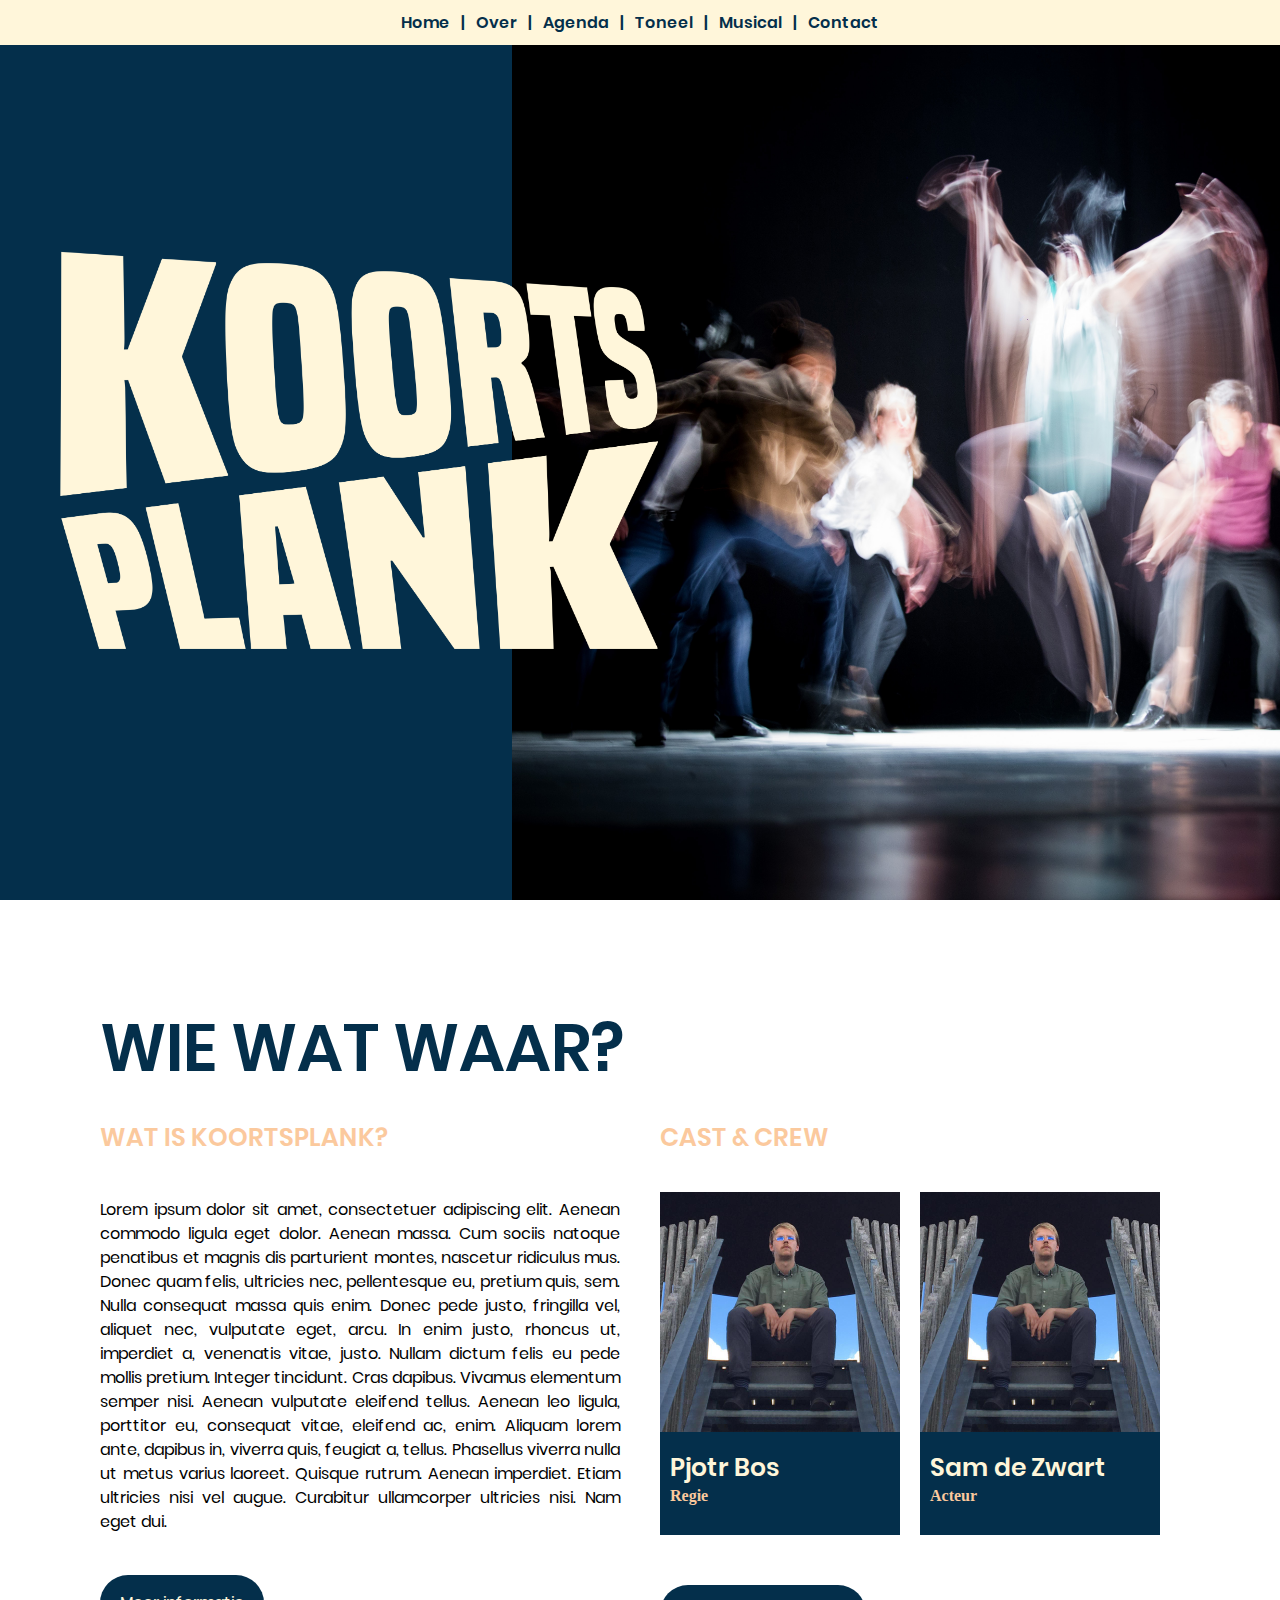
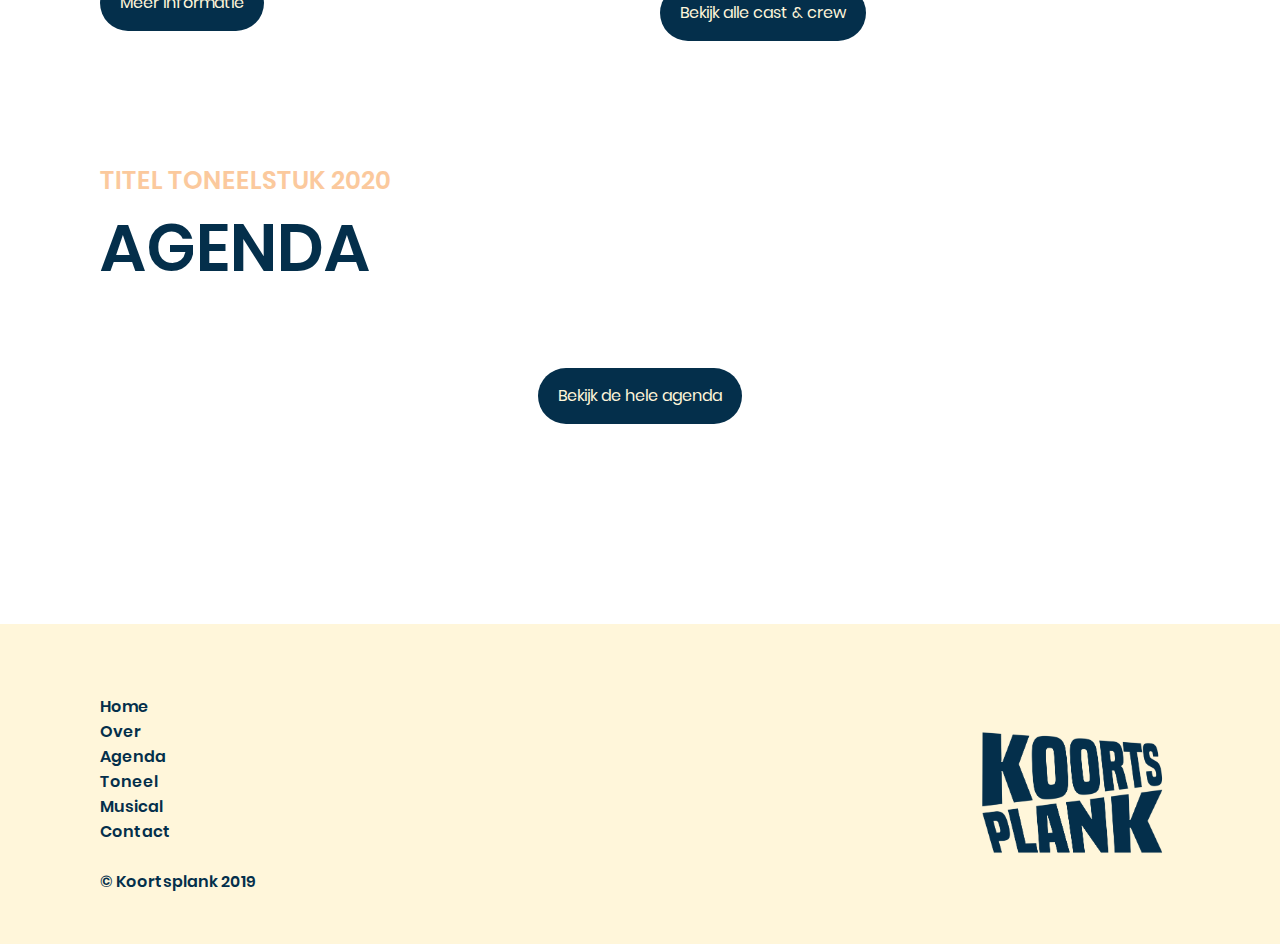
==== index.html @ 7a0b5a66 "Update index.html" ====
<!DOCTYPE html>
<html>
<head>
    <link rel="stylesheet" type="text/css" media="screen and (min-width: 900px)" href="stylesheet.css">
    <link rel="stylesheet" type="text/css" media="screen and (max-width: 900px)" href="mobile.css">
    <meta charset="UTF-8">
    <title>Koortsplank</title>
</head>
    
<body>
    
    <div class="Header">
        <div class="Links">
            <img class="Logo" src="Logo2.png"> 
        </div>
        
        <div class="Rechts">
        </div>
    </div>
    
      <div class="NaviMobiel">
        <a href="index.html">Home</a> |
        <a href="over.html">Over</a> |
        <a href="agenda.html">Agenda</a> |
        <a href="toneel.html">Toneel</a> |
        <a href="musical.html">Musical</a> |
        <a href="contact.html">Contact</a>
    </div>
    
    <div class="Titel">
        <h1 class="WWW">WIE WAT WAAR?</h1>
    </div>
    
    <div class="Info">
        <div class="InfoLinks">
        
            <h2>WAT IS KOORTSPLANK?</h2><br>
            <p>Lorem ipsum dolor sit amet, consectetuer adipiscing elit. Aenean commodo ligula eget dolor. Aenean massa. Cum sociis natoque penatibus et magnis dis parturient montes, nascetur ridiculus mus. Donec quam felis, ultricies nec, pellentesque eu, pretium quis, sem. Nulla consequat massa quis enim. Donec pede justo, fringilla vel, aliquet nec, vulputate eget, arcu. In enim justo, rhoncus ut, imperdiet a, venenatis vitae, justo. Nullam dictum felis eu pede mollis pretium. Integer tincidunt. Cras dapibus. Vivamus elementum semper nisi. Aenean vulputate eleifend tellus. Aenean leo ligula, porttitor eu, consequat vitae, eleifend ac, enim. Aliquam lorem ante, dapibus in, viverra quis, feugiat a, tellus. Phasellus viverra nulla ut metus varius laoreet. Quisque rutrum. Aenean imperdiet. Etiam ultricies nisi vel augue. Curabitur ullamcorper ultricies nisi. Nam eget dui.</p><br>
            
            <a class="Knop" href="over.html">
                <div class="KnopAgendablock">
                <p>Meer informatie</p>
            </div>
        </a>
            
        </div>
        
        <div class="InfoRechts">
            
            <h2>CAST & CREW</h2>
            
            <div class="Cast">
                <div class="Cast1">
                    <img src="../cast-crew/Pjotr.jpg">
                    <h3>Pjotr Bos</h3>
                    <h4>Regie</h4>
                </div>
            
                <div class="Cast1 Sam">
                    <img src="../cast-crew/Pjotr.jpg">
                    <h3>Sam de Zwart</h3>
                    <h4>Acteur</h4>
                </div>
                
            </div>
             <a class="Knop" href="over.html">
                <div class="KnopAgendablock">
                <p>Bekijk alle cast & crew</p>
            </div>
        </a>
            
        </div>
    </div>
    
    <div class="Speellijstje">
        
        <h2>TITEL TONEELSTUK 2020</h2>
        <h1>AGENDA</h1>
        
        <div class="SpeelWidget">
            <script charset="utf-8" src="https://widget.bandsintown.com/main.min.js"></script><a class="bit-widget-initializer" data-text-color="#fff6da" data-separator-color="#fff6da" data-display-logo="false" data-display-track-button="false" data-display-limit="5" data-artist-name="Sam de Zwart" data-auto-style="true" data-display-local-dates="false" data-display-past-dates="false" data-auto-style="false" data-text-color="#000000" data-link-color="#fff6da" data-background-color="rgba(0,0,0,0)" data-display-limit="15" data-display-start-time="false" data-link-text-color="#042f4b" data-display-lineup="false" data-display-play-my-city="false"></a>
            <!--<div class="tt-widget"><div class="tt-widget-fallback"><p><a href="https://www.tickettailor.com/all-tickets/koortsplank/ref/website_widget/" target="_blank">Click here to buy tickets</a><br /><small><a href="https://www.tickettailor.com?rf=wdg" class="tt-widget-powered">Sell tickets online with Ticket Tailor</a></small></p></div><script src="https://media.tickettailor.com/js/widgets/min/tt-widget.js" data-url="https://www.tickettailor.com/all-tickets/koortsplank/ref/website_widget/" data-type="inline" data-inline-minimal="true" data-inline-show-logo="false"  data-inline-bg-fill="false"></script></div>-->
        </div>
        
        <a class="KnopAgenda" href="agenda.html">
            <div class="KnopAgendablock">
                <p>Bekijk de hele agenda</p>
            </div>
        </a>
    
    </div>
    
    <div class="Footer">
        <div class="Kolom1">
            <a href="index.html">Home</a><br>
            <a href="over.html">Over</a><br>
            <a href="agenda.html">Agenda</a><br>
            <a href="toneel.html">Toneel</a><br>
            <a href="musical.html">Musical</a><br>
            <a href="contact.html">Contact</a>
            <br>
            <br>
             © Koortsplank 2019
        </div>
        
        <div class="Kolom2">
            
        </div>
        
        <div class="Kolom3">
            <img class="FooterLogo" src="LogoBlauw.png">
        </div>
    
    </div>

</body>

</html>
---- stylesheet.css ----
html,body{
    font-family: 'Poppins-SemiBold';
    width: 100%;
    height: 100%;
    margin: 0; /* Space from this element (entire page) and others*/

}


@media screen and (max-width: 1100px){
   
    .Cast1 {
        width: 100%;
        padding-right: 0px;
        background-color: #042f4b;
    }
    
    .Sam {
        display: none;
    }
}


@media screen and (min-width: 1100px){
    .Cast1 {
        width: 50%;
        background-color: #042f4b;
        margin-right: 20px
    }
}

@font-face {
  font-family: 'Poppins-SemiBold';
  src: url("../font/Poppins-SemiBold.woff") format("woff");
}

@font-face {
    font-family: 'Poppins-Regular';
    src: url(../font/Poppins-Regular.woff) format("woff");
}

@font-face {
    font-family: 'Poppins-Thin';
    src: url(../font/Poppins-Thin.woff) format("woff");
}

@font-face {
    font-family: 'Poppins', sans-serif;
}

br {
    display: block;
    margin-bottom: 1em;
}

a {
    color: #fbc99d;
    text-decoration: none;
}

a:hover {
    color: #042f4b;
}

h1 {
    font-family: 'Poppins-Semibold';
    font-size: 65px;
    margin-top: 0;
    color: #042f4b;
    margin-bottom: 0;
    padding-bottom: 0;
}

h2 {
    font-family: 'Poppins-Semibold';
    font-size: 25px;
    margin-bottom: 0;
    color: #fbc99d;
}

h3 {
    font-family: 'Poppins-Semibold';
    color: #fff6da;
    font-size: 25px;
}

h4 {
    font-family: 'Poppins-SemiboldItalic';

}

p {
    font-family: 'Poppins-Regular';
    line-height: 1.5em;
}

.Knop {
    display: table-cell; 
    vertical-align: bottom;
    padding-left: 20px;
    padding-right: 20px;
    font-family: 'Poppins-Semibold';
    background: #042f4b;
    color: #fff6da;
    border-radius: 40px;
}

.Knop:hover {
    background:#fbc99d;
    color: #042f4b;
}

.KnopAgenda {
    display: table;
    margin: 0 auto;
    padding-left: 20px;
    padding-right: 20px;
    font-family: 'Poppins-Semibold';
    background: #042f4b;
    color: #fff6da;
    border-radius: 40px;
}


.KnopAgenda:hover {
    background:#fbc99d;
    color: #042f4b;
}

.Header {  
    display: table;
    width: 100%;
    height: 100vh;
    background-color: #042f4b;
    line-height: 100vh;
    margin-bottom: 100px;
    z-index: 1;
}

.Navigatie {
    display: none;
    padding: 10px;
    font-family: 'Poppins-Semibold';
    position:fixed;
    right: 0;
    top: 200px;
    right: 10px;
    text-align: right;
}

.NaviMobiel {
    padding-top: 10px;
    padding-bottom: 10px;
    background-color: #fff6da;
    font-family: 'Poppins-Semibold';
    text-align: center;
    word-spacing: 8px;
    color: #042f4b;
    margin-bottom: 100px;
    position: fixed;
    top: 0;
    width: 100%;
    z-index: 0;
}

.NaviMobiel a {
    color: #042f4b;
}

.NaviMobiel a:hover {
    color: #fbc99d;
}

.Links {
    background-color: #042f4b;
    float: left;
    display: table-cell;
}

.Rechts {
    width: 60%;
    background-image: url(HeaderIMG.jpg);
    background-repeat: no-repeat;
    display: table-cell;
    background-attachment: fixed;
    background-position: 400px;
    background-repeat: no-repeat;
    background-size: cover;
    z-index: 2;
}

.Logo {
    width: 140%;
    vertical-align: middle;
}
    
.Titel {
    padding-left: 100px;
    padding-right: 100px;
    margin-bottom: 0;
    padding-bottom: 0;
}

.Info {
    display: flex;
    width: 100%;
}

.InfoLinks {
    padding-left: 100px;
    padding-right: 20px;
    width: 50%;
    float: left;
    text-align: justify;
}

.InfoRechts {
    padding-left: 20px;
    padding-right: 100px;
    width: 50%;
    float: left;
    align-content: center;
}

.Cast {
    display: inline-flex;
    margin-top: 35px;
    margin-bottom: 50px;
}

.Cast1 h3 {
    padding-left: 10px;
    margin-bottom: 0;
    margin-top: 10px;
}

.Cast1 h4 {
    padding-left: 10px;
    margin-top: 0;
    margin-bottom: 30px;
    color: #fbc99d
}

.Cast1 img {
    width: 100%;
}


.Speellijstje {
    padding-left: 100px;
    padding-right: 100px;
    padding-top: 100px;
}

.SpeelWidget {
    padding-left: 20px;
    padding-right: 20px;
    font-family: 'Poppins-Semibold';
    background-color: #042f4b;
    margin-bottom: 70px;
    margin-top: 30px;
}

.Footer {
    margin-top: 200px;
    background-color: #fff6da;
    padding-left: 100px;
    padding-right: 100px;
    padding-top: 50px;
    padding-bottom: 50px;
    display: flex;
    color: #042f4b;
}

.Footer a {
    font-family: 'Poppins-Semibold';
    color: #042f4b;
}

.Footer a:hover {
    font-family: 'Poppins-Semibold';
    color: #fbc99d;
}

.Kolom1 {
    padding-top: 20px;
    float: left;
    width: 40%
}

.Kolom2 {
    float: left;
    width: 40%;
    bottom: 0;
}

.Kolom3 {
    float: left;
    width: 20%;
    text-align: right;
    align-items: center;
    align-content: center;
    vertical-align: bottom;
}

.Kolom3 img {
    padding-top: 20px;
    width: 100%;
    vertical-align: middle;
    display: block;
    
}
---- mobile.css ----
html,body{
    width: 100%;
    height: 100%;
    margin: 0; /* Space from this element (entire page) and others*/

}

@font-face {
  font-family: Poppins-SemiBold;
  src: url(/font/Poppins-SemiBold.woff);
}

@font-face {
    font-family: Poppins-Regular;
    src: url(/font/Poppins-Regular.woff);
}

@font-face {
    font-family: Poppins-Thin;
    src: url(/font/Poppins-Thin.woff);
}

@font-face {
    font-family: Poppins-SemiBoldItalic;
    src: url(/font/Poppins-SemiBoldItalic.woff);
}

.Navigatie {
        display: none;
    }


h1 {
    font-family: 'Poppins-Semibold';
    font-size: 60px;
    margin-top: 0;
    color: #042f4b;
}

h2 {
    font-family: 'Poppins-Semibold';
    font-size: 25px;
    margin-bottom: 0;
    color: #fbc99d;
}

p {
    font-family: 'Poppins-Regular';
    line-height: 1.5em;
}


br {
    display: block;
    margin-bottom: 1em;
}

a {
    color: #042f4b;
    text-decoration: none;
}

a:hover {
    color: #fbc99d;
}

h1 {
    font-family: 'Poppins-Semibold';
    font-size: 65px;
    margin-top: 0;
    color: #042f4b;
}

h2 {
    font-family: 'Poppins-Semibold';
    font-size: 25px;
    margin-bottom: 0;
    color: #fbc99d;
}

h3 {
    font-family: 'Poppins-Semibold';
    color: #fff6da;
    font-size: 22px;
}

h4 {
    font-family: 'Poppins-SemiboldItalic';

}

.Knop {
    display: table;
    padding-left: 20px;
    padding-right: 20px;
    font-family: 'Poppins-Semibold';
    background: #042f4b;
    color: #fff6da;
    border-radius: 40px;
}

.Knop:hover {
    background:#fbc99d;
    color: #042f4b;
}

.KnopAgenda {
    display: table;
    margin: 0 auto;
    padding-left: 20px;
    padding-right: 20px;
    font-family: 'Poppins-Semibold';
    background: #042f4b;
    color: #fff6da;
    border-radius: 40px;
}


.KnopAgenda:hover {
    background:#fbc99d;
    color: #042f4b;
}

.NaviMobiel {
    padding-top: 10px;
    padding-bottom: 10px;
    background-color: #fff6da;
    font-family: 'Poppins-Semibold';
    text-align: center;
    word-spacing: 8px;
    color: #042f4b;
    margin-bottom: 100px;
    position: fixed;
    top: 0;
    width: 100%;
    z-index: 0;
}

.NaviMobiel a {
    color: #042f4b;
}

.NaviMobiel a:hover {
    color: #fbc99d;
}

.Header {  
    display: ;
    width: 100%;
    height: 50vh;
    background-color: #042f4b;

}

.Links {
    padding-top: 60px;
    background-color: #042f4b;
    width: 100%;
    display: block;
    height: 10vh;
    
}

.Rechts {
    width: 100%;
    background-image: url(HeaderIMG.jpg);
    background-size: cover;
    background-repeat: no-repeat;
    background-attachment: fixed;
    background-position: 50% 10%;
    display: block;
    height: 40vh;
    
}

.Logo {
    width: 300px;
    display: block;
    margin-left: auto;
    margin-right: auto;    
}

.Titel {
    margin-top: 100px;
    padding-left: 20px;
    padding-right: 20xx;
    margin-bottom: 0;
    padding-bottom: 0;
}

@media screen and (max-width: 545px){
    .WWW {
        font-size: 45px;
    }   
    
    .CastCrew {
        padding-left: 20px;
    }

    .Laptop {
        display: none;
    }
    
    .Tablet {
        display: none;
    }
    
    .Footer {
        padding-right: 20px;
        padding-left: 20px;
    }
    
    .SpeelWidgetAgenda {
        margin-left: 20px;
        margin-right: 20px;
        margin-top: 20px;
    }
    
}

.WWW {
    margin: 0;
}

.Info {
    padding-left: 20px;
    padding-right: 20px;
}

.InfoLinks {
    width: 100%;
    float: left;
    text-align: justify;
}

.InfoRechts {
    margin-top: 30px;
    width: 100%;
    float: left;
    margin-bottom: 120px;
    text-align: justify;
}
    
@media screen and (min-width: 545px){
    .Speellijstje{
        margin-right: 40px;
        margin-left: 40px;
    }
    
    .Titel {
        margin-right: 40px;
        margin-left: 40px;
    }
    
    .CastTitel {
    }
    
    .Info {
        margin-right: 40px;
        margin-left: 40px;
    }
    
    .Footer {
        padding-right: 60px;
        padding-left: 60px;
    }
    
    .CastCrew {
        padding-left: 60px;
        padding-right: 40px;
    }
    
    .Mobiel {
        display: none;
    }
    
    .Laptop {
        display: none;
    }
    
    .SpeelWidgetAgenda {
        margin-left: 60px;
        margin-right: 60px;
        margin-top: 50px;
    }

}


.CastCrew {
    display: inline-flex;
    margin-top: 0px;
    margin-bottom: 20px;
}

.Cast {
    display: inline-flex;
    margin-top: 35px;
    margin-bottom: 50px;
}

.Cast1 {
    width: 50%;
    margin-right: 20px;
    background-color: #042f4b;
}

.Cast1 h3 {
    padding-left: 10px;
    margin-bottom: 0;
    margin-top: 10px;
}

.Cast1 h4 {
    padding-left: 10px;
    margin-top: 0;
    margin-bottom: 30px;
    color: #fbc99d
}

.Cast1 img {
    width: 100%;
}

.Speellijstje {
    padding-left: 20px;
    padding-right: 20px;
    padding-top: 120px;
}

.SpeelWidget {
    padding-top: 20px;
    padding-left: 20px;
    padding-right: 20px;
    font-family: 'Poppins-Semibold';
    background-color: #042f4b;
    margin-bottom: 70px;
}

.SpeelWidgetAgenda {
    padding-top: 20px;
    padding-left: 20px;
    padding-right: 20px;
    font-family: 'Poppins-Semibold';
    background-color: #042f4b;
    margin-bottom: 70px;
}

.Footer {
    margin-top: 100px;
    background-color: #fff6da;
    padding-top: 50px;
    padding-bottom: 50px;
    display: flex;
    color: #042f4b;
    font-family: 'Poppins-Semibold';
}

.Footer a {
    font-family: 'Poppins-Semibold';
    color: #042f4b;
}

.Footer a:hover {
    font-family: 'Poppins-Semibold';
    color: #fbc99d;
}

.Kolom1 {
    padding-top: 20px;
    float: left;
    width: 60%
}

.Kolom2 {
    float: left;
    width: 0%;
    bottom: 0;
}

.Kolom3 {
    float: left;
    width: 40%;
    text-align: right;
    align-items: center;
    align-content: center;
    vertical-align: bottom;
}
.Kolom3 img {
    padding-top: 20px;
    width: 100%;
    vertical-align: middle;
    display: block;
    
}
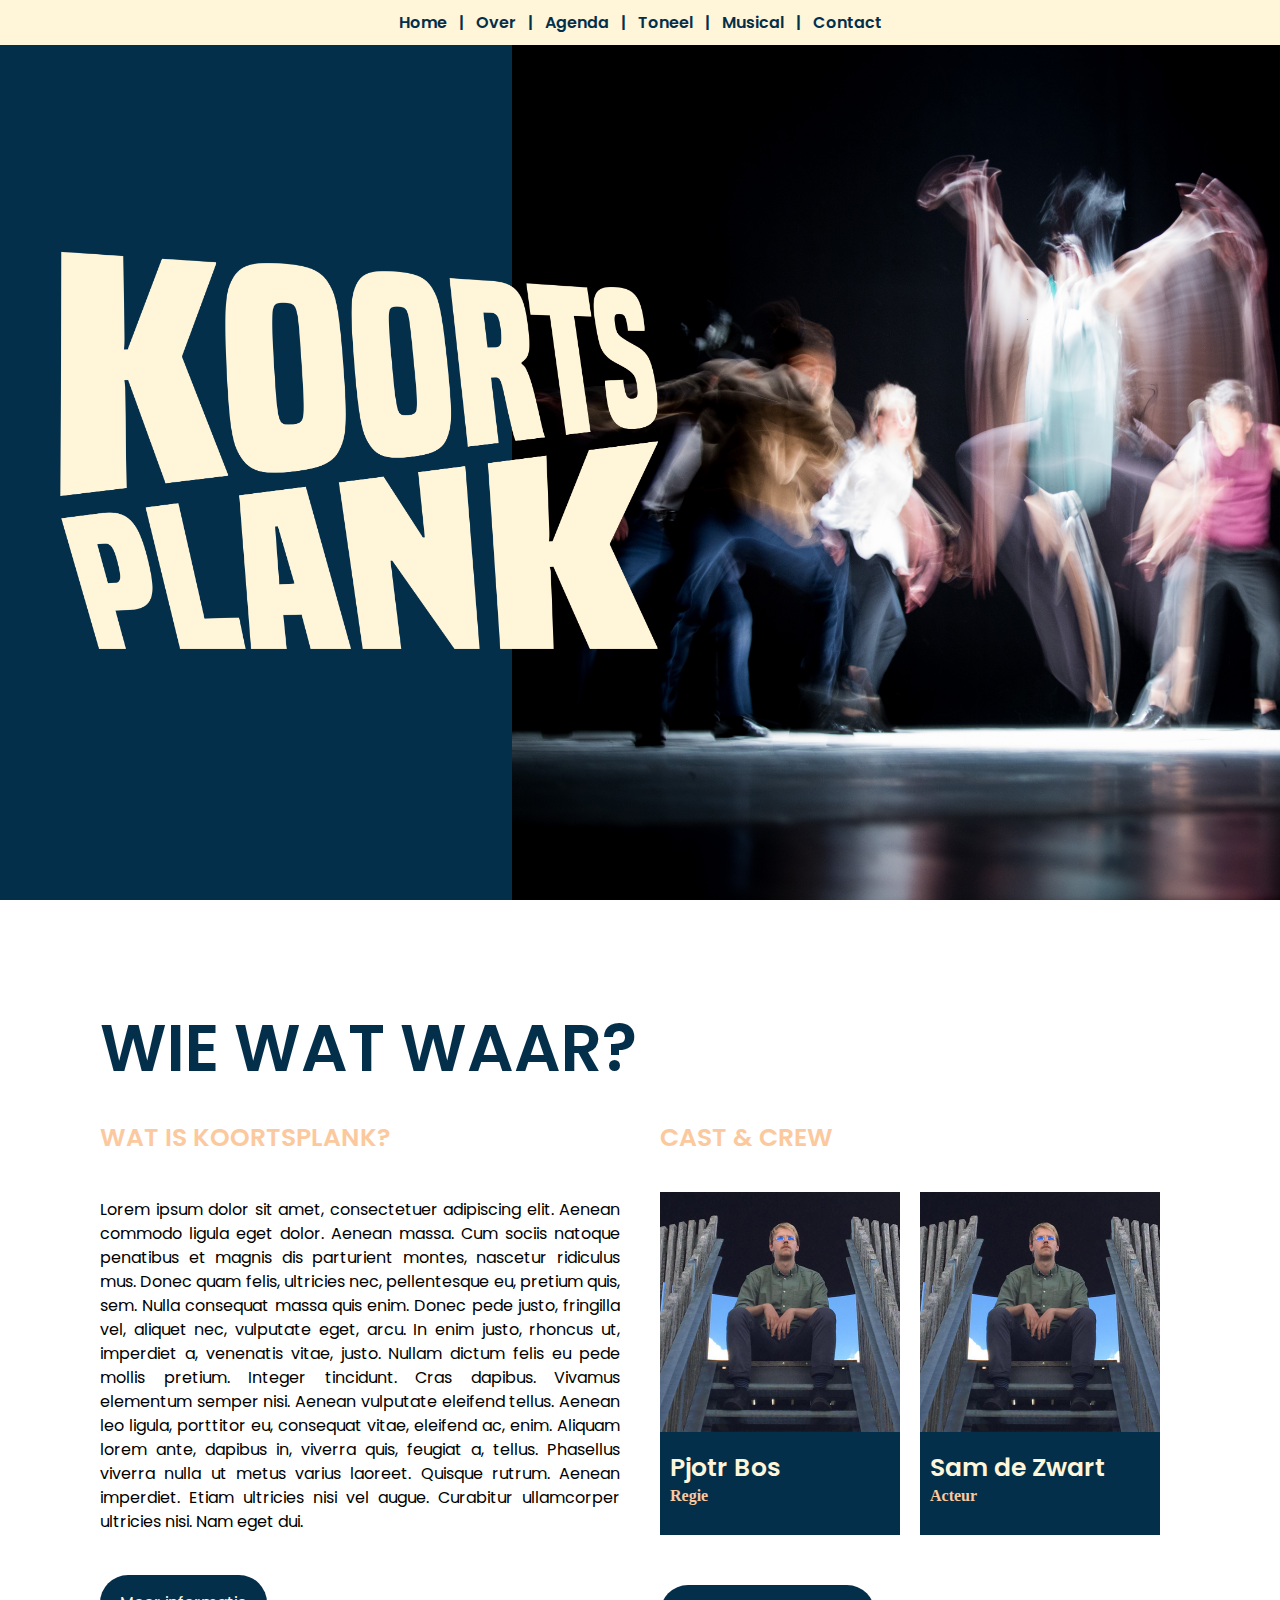
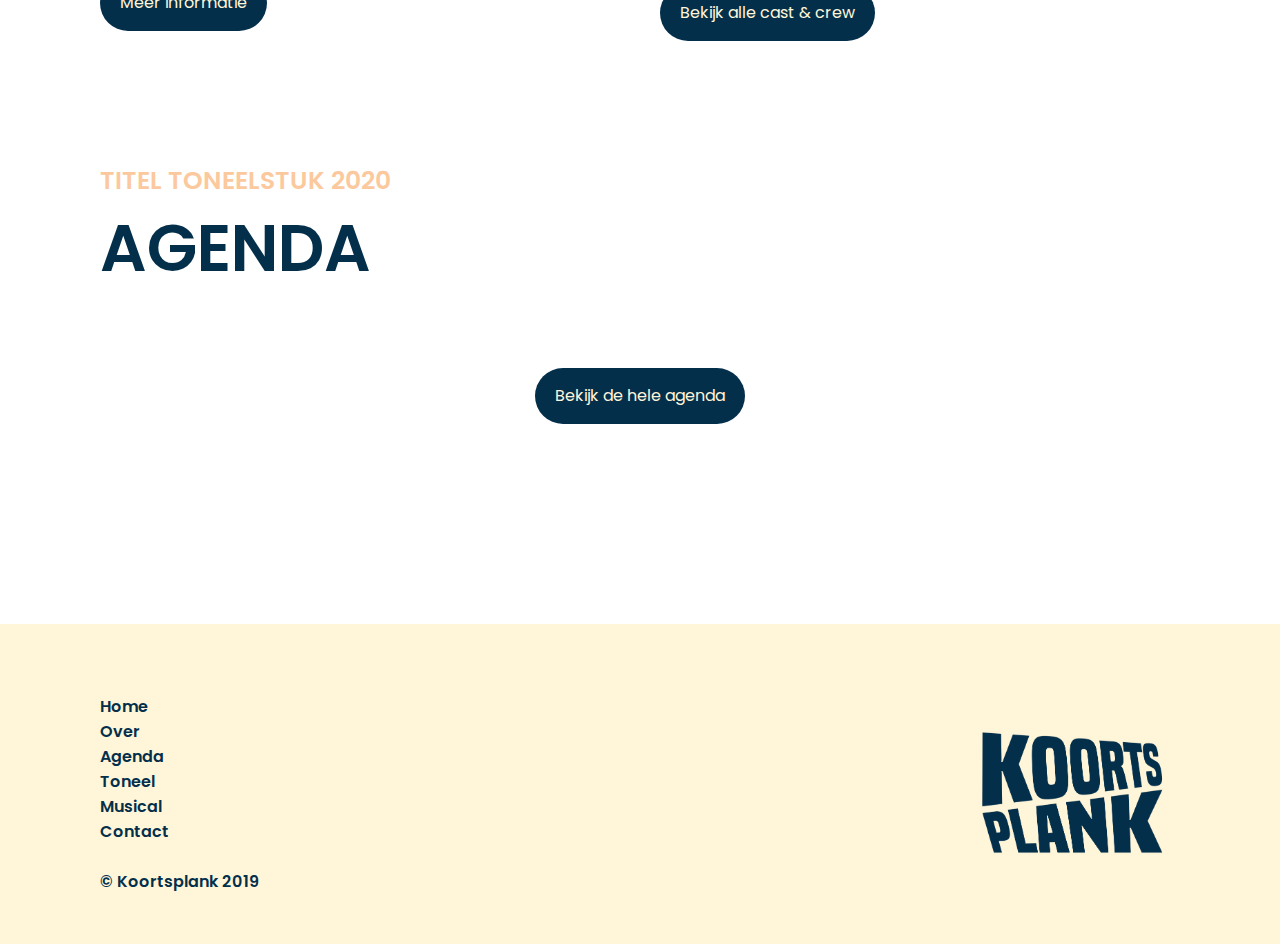
==== commit 0afe8696: "foto test" ====
--- a/index.html
+++ b/index.html
@@ -51,13 +51,13 @@
             
             <div class="Cast">
                 <div class="Cast1">
-                    <img src="../cast-crew/Pjotr.jpg">
+                    <img src="Pjotr.jpg">
                     <h3>Pjotr Bos</h3>
                     <h4>Regie</h4>
                 </div>
             
                 <div class="Cast1 Sam">
-                    <img src="../cast-crew/Pjotr.jpg">
+                    <img src="cast-crew/Pjotr.jpg">
                     <h3>Sam de Zwart</h3>
                     <h4>Acteur</h4>
                 </div>
--- a/stylesheet.css
+++ b/stylesheet.css
@@ -1,5 +1,8 @@
+@import url('https://fonts.googleapis.com/css?family=Poppins:400,600&display=swap');
+
 html,body{
-    font-family: 'Poppins-SemiBold';
+    font-family: 'Poppins', sans-serif;
+    font-weight: 600;
     width: 100%;
     height: 100%;
     margin: 0; /* Space from this element (entire page) and others*/
@@ -29,25 +32,6 @@
     }
 }
 
-@font-face {
-  font-family: 'Poppins-SemiBold';
-  src: url("../font/Poppins-SemiBold.woff") format("woff");
-}
-
-@font-face {
-    font-family: 'Poppins-Regular';
-    src: url(../font/Poppins-Regular.woff) format("woff");
-}
-
-@font-face {
-    font-family: 'Poppins-Thin';
-    src: url(../font/Poppins-Thin.woff) format("woff");
-}
-
-@font-face {
-    font-family: 'Poppins', sans-serif;
-}
-
 br {
     display: block;
     margin-bottom: 1em;
@@ -63,7 +47,8 @@
 }
 
 h1 {
-    font-family: 'Poppins-Semibold';
+    font-family: 'Poppins', sans-serif;
+    font-weight: 600;
     font-size: 65px;
     margin-top: 0;
     color: #042f4b;
@@ -72,14 +57,16 @@
 }
 
 h2 {
-    font-family: 'Poppins-Semibold';
+    font-family: 'Poppins', sans-serif;
+    font-weight: 600;
     font-size: 25px;
     margin-bottom: 0;
     color: #fbc99d;
 }
 
 h3 {
-    font-family: 'Poppins-Semibold';
+    font-family: 'Poppins', sans-serif;
+    font-weight: 600;
     color: #fff6da;
     font-size: 25px;
 }
@@ -90,7 +77,8 @@
 }
 
 p {
-    font-family: 'Poppins-Regular';
+    font-family: 'Poppins', sans-serif;
+    font-weight: 400;
     line-height: 1.5em;
 }
 
@@ -99,7 +87,8 @@
     vertical-align: bottom;
     padding-left: 20px;
     padding-right: 20px;
-    font-family: 'Poppins-Semibold';
+    font-family: 'Poppins', sans-serif;
+    font-weight: 600;
     background: #042f4b;
     color: #fff6da;
     border-radius: 40px;
@@ -115,7 +104,8 @@
     margin: 0 auto;
     padding-left: 20px;
     padding-right: 20px;
-    font-family: 'Poppins-Semibold';
+    font-family: 'Poppins', sans-serif;
+    font-weight: 600;
     background: #042f4b;
     color: #fff6da;
     border-radius: 40px;
@@ -140,7 +130,8 @@
 .Navigatie {
     display: none;
     padding: 10px;
-    font-family: 'Poppins-Semibold';
+    font-family: 'Poppins', sans-serif;
+    font-weight: 600;
     position:fixed;
     right: 0;
     top: 200px;
@@ -152,7 +143,8 @@
     padding-top: 10px;
     padding-bottom: 10px;
     background-color: #fff6da;
-    font-family: 'Poppins-Semibold';
+    font-family: 'Poppins', sans-serif;
+    font-weight: 600;
     text-align: center;
     word-spacing: 8px;
     color: #042f4b;
@@ -255,7 +247,8 @@
 .SpeelWidget {
     padding-left: 20px;
     padding-right: 20px;
-    font-family: 'Poppins-Semibold';
+    font-family: 'Poppins', sans-serif;
+    font-weight: 600;
     background-color: #042f4b;
     margin-bottom: 70px;
     margin-top: 30px;
@@ -273,12 +266,14 @@
 }
 
 .Footer a {
-    font-family: 'Poppins-Semibold';
+    font-family: 'Poppins', sans-serif;
+    font-weight: 600;
     color: #042f4b;
 }
 
 .Footer a:hover {
-    font-family: 'Poppins-Semibold';
+    font-family: 'Poppins', sans-serif;
+    font-weight: 600;
     color: #fbc99d;
 }
 
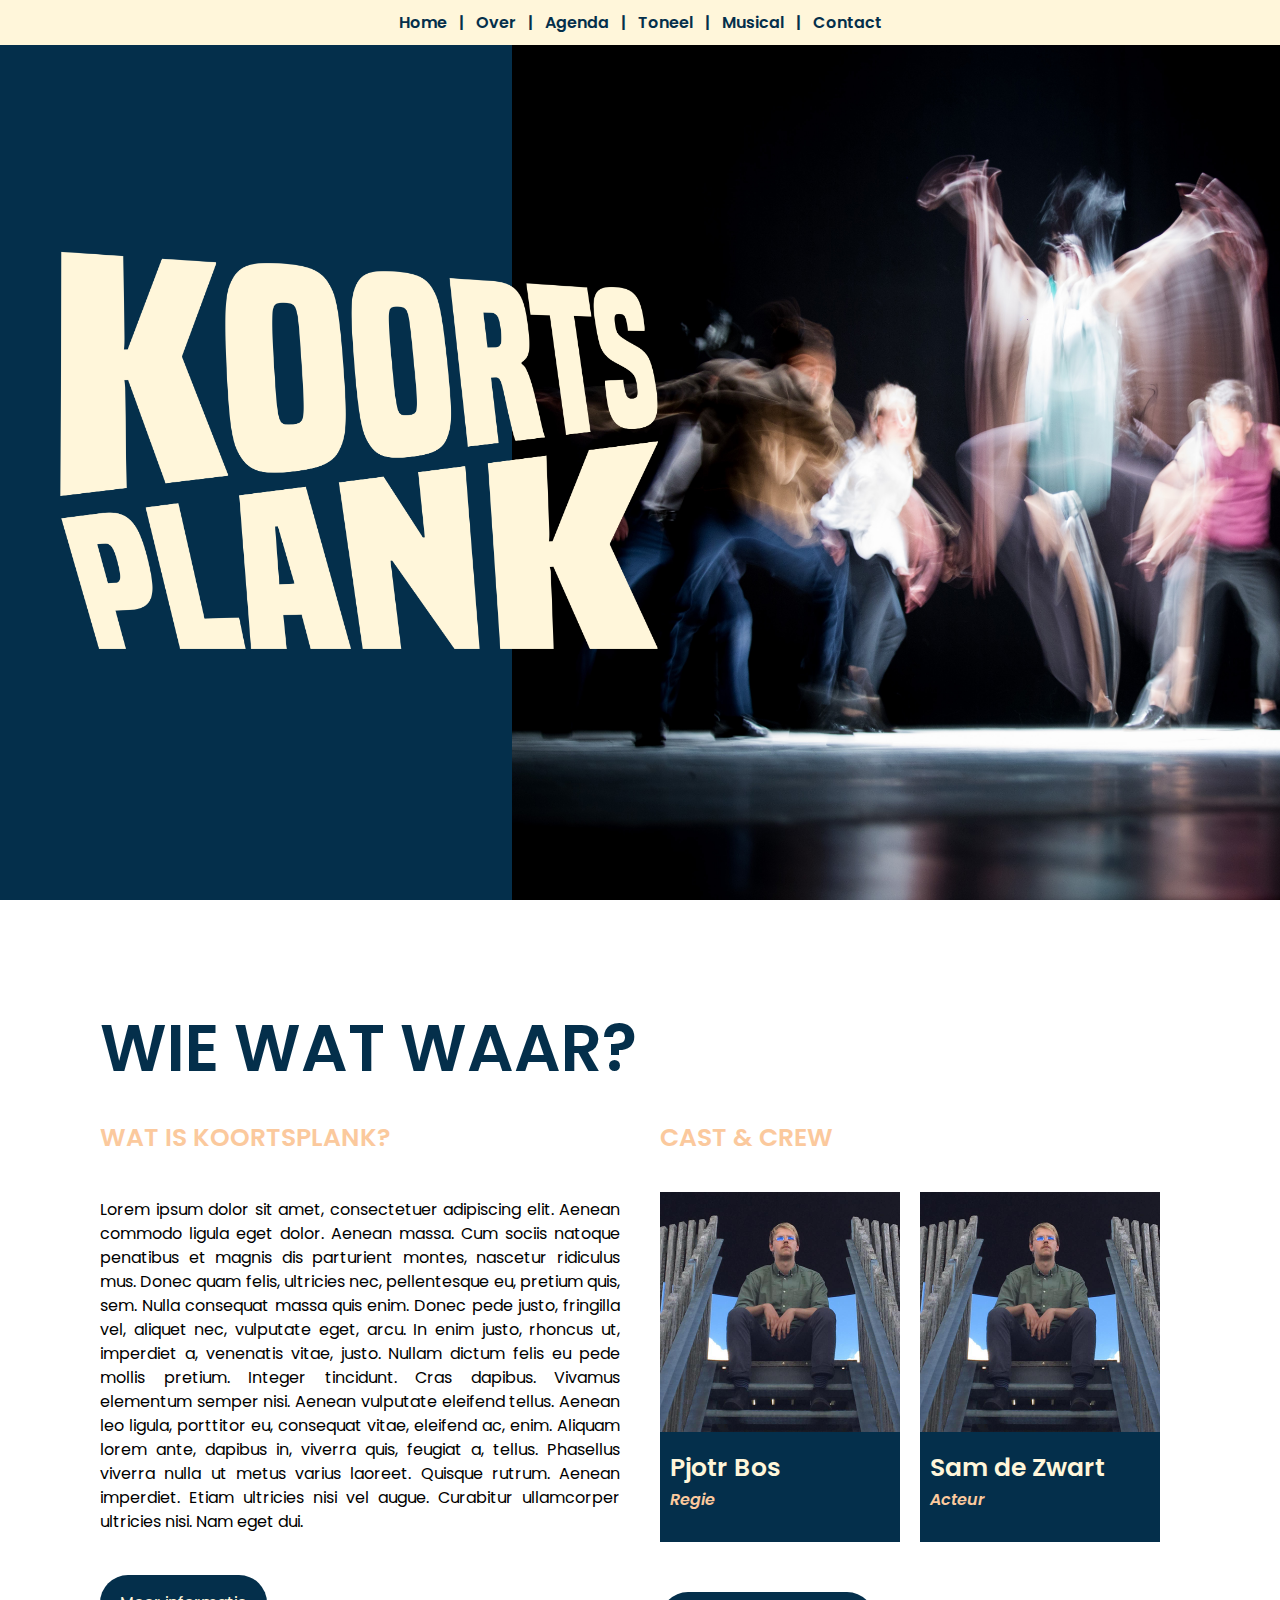
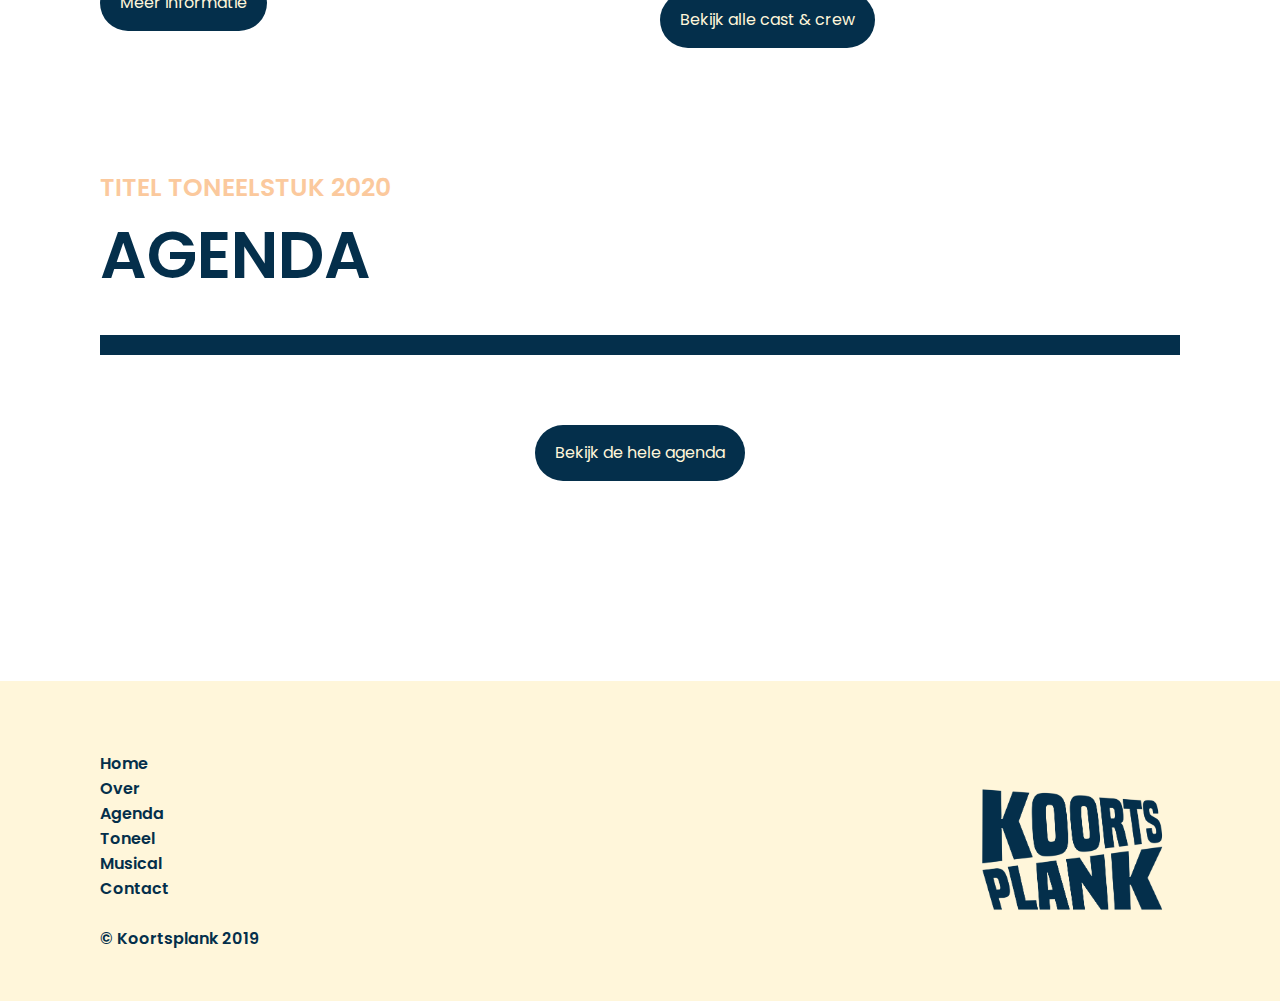
==== commit ea448da3: "goed" ====
--- a/index.html
+++ b/index.html
@@ -9,7 +9,7 @@
     
 <body>
     
-    <div class="Header">
+    <div class="Header Mobiel">
         <div class="Links">
             <img class="Logo" src="Logo2.png"> 
         </div>
--- a/stylesheet.css
+++ b/stylesheet.css
@@ -1,4 +1,4 @@
-@import url('https://fonts.googleapis.com/css?family=Poppins:400,600&display=swap');
+@import url('https://fonts.googleapis.com/css?family=Poppins:400,600,600i&display=swap');
 
 html,body{
     font-family: 'Poppins', sans-serif;
@@ -72,8 +72,9 @@
 }
 
 h4 {
-    font-family: 'Poppins-SemiboldItalic';
-
+    font-family: 'Poppins', sans-serif;
+    font-weight: 600;
+    font-style: italic;
 }
 
 p {
@@ -245,6 +246,7 @@
 }
 
 .SpeelWidget {
+    padding-top: 20px;
     padding-left: 20px;
     padding-right: 20px;
     font-family: 'Poppins', sans-serif;
--- a/mobile.css
+++ b/mobile.css
@@ -1,51 +1,38 @@
+@import url('https://fonts.googleapis.com/css?family=Poppins:400,600,600i&display=swap');
+
 html,body{
+    font-family: 'Poppins', sans-serif;
+    font-weight: 600;
     width: 100%;
     height: 100%;
     margin: 0; /* Space from this element (entire page) and others*/
 
 }
 
-@font-face {
-  font-family: Poppins-SemiBold;
-  src: url(/font/Poppins-SemiBold.woff);
-}
-
-@font-face {
-    font-family: Poppins-Regular;
-    src: url(/font/Poppins-Regular.woff);
-}
-
-@font-face {
-    font-family: Poppins-Thin;
-    src: url(/font/Poppins-Thin.woff);
-}
-
-@font-face {
-    font-family: Poppins-SemiBoldItalic;
-    src: url(/font/Poppins-SemiBoldItalic.woff);
-}
-
 .Navigatie {
         display: none;
     }
 
 
 h1 {
-    font-family: 'Poppins-Semibold';
+    font-family: 'Poppins', sans-serif;
+    font-weight: 600;
     font-size: 60px;
     margin-top: 0;
     color: #042f4b;
 }
 
 h2 {
-    font-family: 'Poppins-Semibold';
+    font-family: 'Poppins', sans-serif;
+    font-weight: 600;
     font-size: 25px;
     margin-bottom: 0;
     color: #fbc99d;
 }
 
 p {
-    font-family: 'Poppins-Regular';
+    font-family: 'Poppins', sans-serif;
+    font-weight: 400;
     line-height: 1.5em;
 }
 
@@ -65,35 +52,40 @@
 }
 
 h1 {
-    font-family: 'Poppins-Semibold';
+    font-family: 'Poppins', sans-serif;
+    font-weight: 600;
     font-size: 65px;
     margin-top: 0;
     color: #042f4b;
 }
 
 h2 {
-    font-family: 'Poppins-Semibold';
+    font-family: 'Poppins', sans-serif;
+    font-weight: 600;
     font-size: 25px;
     margin-bottom: 0;
     color: #fbc99d;
 }
 
 h3 {
-    font-family: 'Poppins-Semibold';
+    font-family: 'Poppins', sans-serif;
+    font-weight: 600;
     color: #fff6da;
     font-size: 22px;
 }
 
 h4 {
-    font-family: 'Poppins-SemiboldItalic';
-
+    font-family: 'Poppins', sans-serif;
+    font-weight: 600;
+    font-style: italic;
 }
 
 .Knop {
     display: table;
     padding-left: 20px;
     padding-right: 20px;
-    font-family: 'Poppins-Semibold';
+    font-family: 'Poppins', sans-serif;
+    font-weight: 600;
     background: #042f4b;
     color: #fff6da;
     border-radius: 40px;
@@ -109,7 +101,8 @@
     margin: 0 auto;
     padding-left: 20px;
     padding-right: 20px;
-    font-family: 'Poppins-Semibold';
+    font-family: 'Poppins', sans-serif;
+    font-weight: 600;
     background: #042f4b;
     color: #fff6da;
     border-radius: 40px;
@@ -125,7 +118,8 @@
     padding-top: 10px;
     padding-bottom: 10px;
     background-color: #fff6da;
-    font-family: 'Poppins-Semibold';
+    font-family: 'Poppins', sans-serif;
+    font-weight: 600;
     text-align: center;
     word-spacing: 8px;
     color: #042f4b;
@@ -150,6 +144,19 @@
     height: 50vh;
     background-color: #042f4b;
 
+}
+
+.Mobiel {
+    height: 100vh;
+    margin-bottom: 150px;
+}
+
+.Toneel {
+    height: 100vh;
+}
+
+.Musical {
+    height: 100vh;
 }
 
 .Links {
@@ -167,10 +174,32 @@
     background-size: cover;
     background-repeat: no-repeat;
     background-attachment: fixed;
+    background-position: 50% 0%;
+    display: block;
+    height: 90vh;
+    
+}
+
+.RechtsToneel {
+    width: 100%;
+    background-image: url(over/Man-Over.jpg);
+    background-size: cover;
+    background-repeat: no-repeat;
+    background-position: 50% 0%;
+    display: block;
+    height: 90vh;
+    background-attachment: fixed;
+}
+
+.RechtsMusical {
+    width: 100%;
+    background-image: url(musical/CMIYC.jpg);
+    background-size: cover;
+    background-repeat: no-repeat;
     background-position: 50% 10%;
     display: block;
-    height: 40vh;
-    
+    height: 90vh;
+    background-attachment: fixed;
 }
 
 .Logo {
@@ -332,7 +361,8 @@
     padding-top: 20px;
     padding-left: 20px;
     padding-right: 20px;
-    font-family: 'Poppins-Semibold';
+    font-family: 'Poppins', sans-serif;
+    font-weight: 600;
     background-color: #042f4b;
     margin-bottom: 70px;
 }
@@ -341,7 +371,8 @@
     padding-top: 20px;
     padding-left: 20px;
     padding-right: 20px;
-    font-family: 'Poppins-Semibold';
+    font-family: 'Poppins', sans-serif;
+    font-weight: 600;
     background-color: #042f4b;
     margin-bottom: 70px;
 }
@@ -353,16 +384,19 @@
     padding-bottom: 50px;
     display: flex;
     color: #042f4b;
-    font-family: 'Poppins-Semibold';
+    font-family: 'Poppins', sans-serif;
+    font-weight: 600;
 }
 
 .Footer a {
-    font-family: 'Poppins-Semibold';
+    font-family: 'Poppins', sans-serif;
+    font-weight: 600;
     color: #042f4b;
 }
 
 .Footer a:hover {
-    font-family: 'Poppins-Semibold';
+    font-family: 'Poppins', sans-serif;
+    font-weight: 600;
     color: #fbc99d;
 }
 
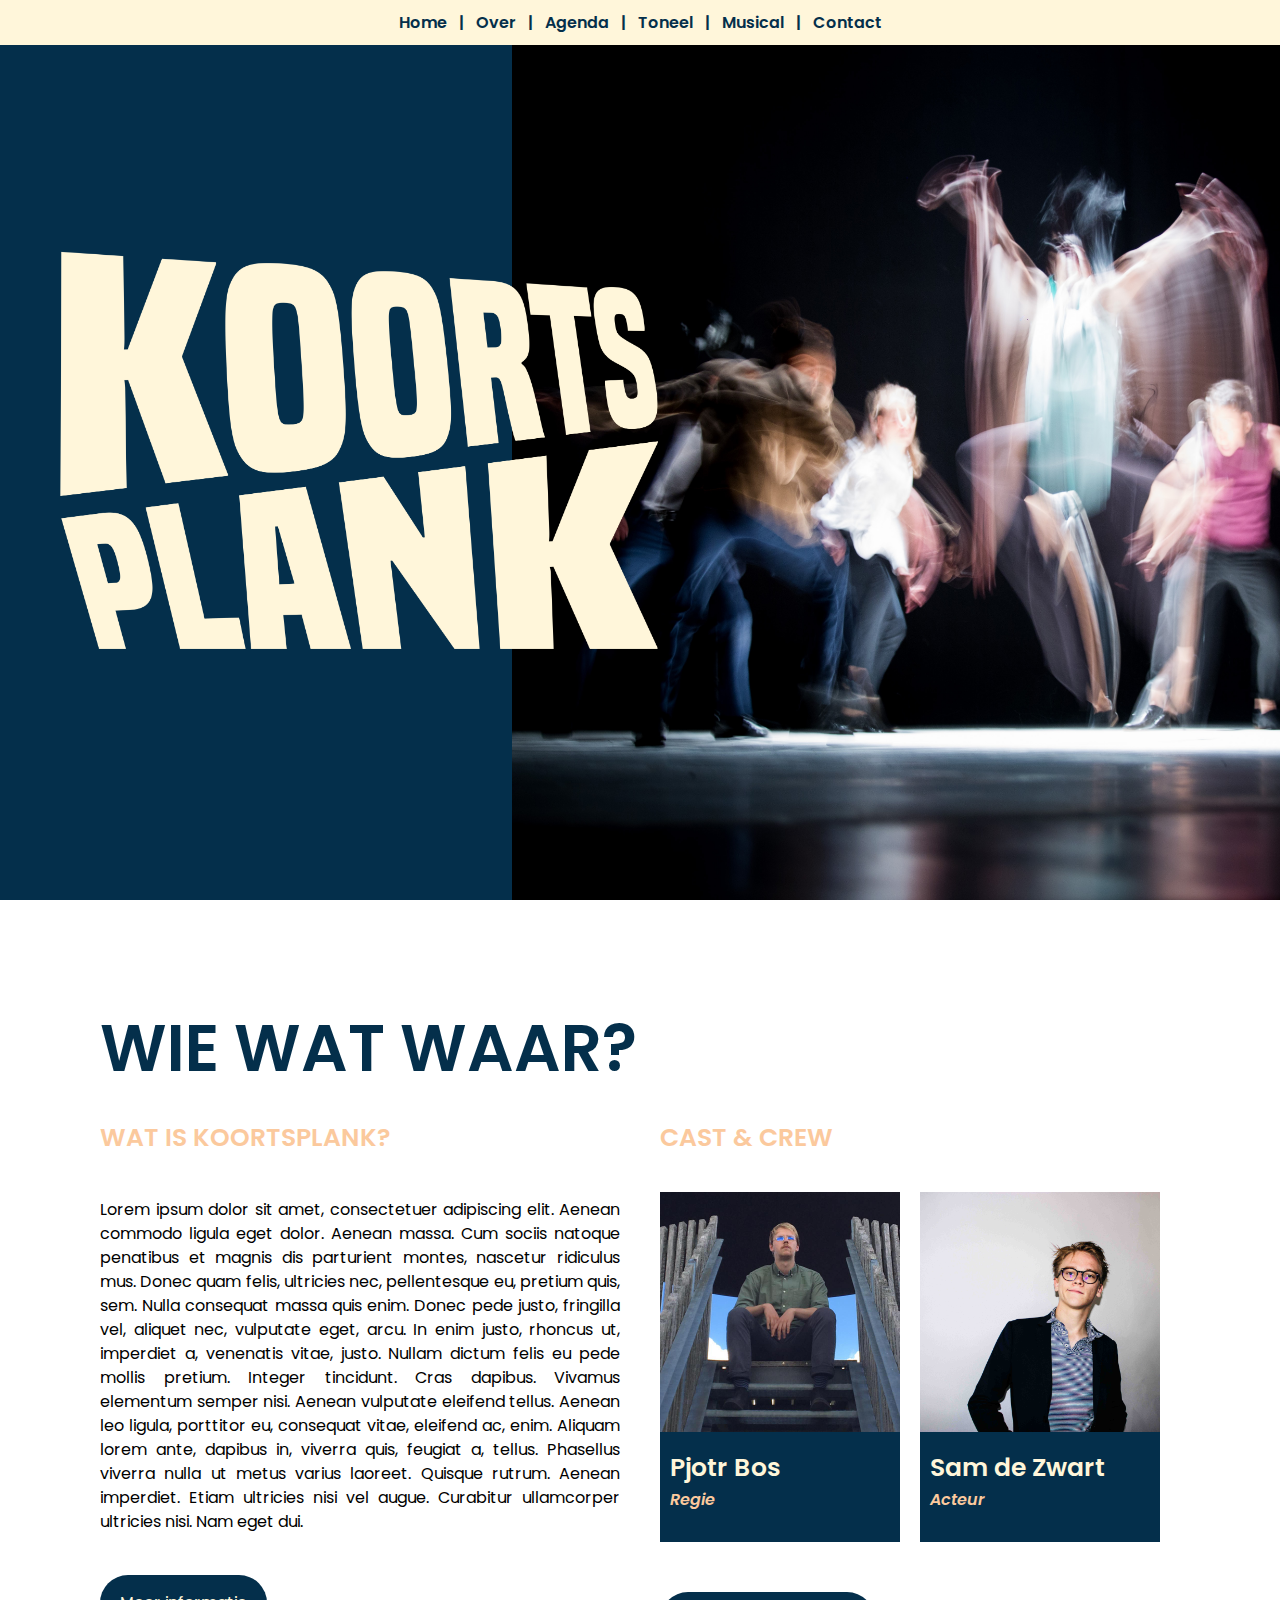
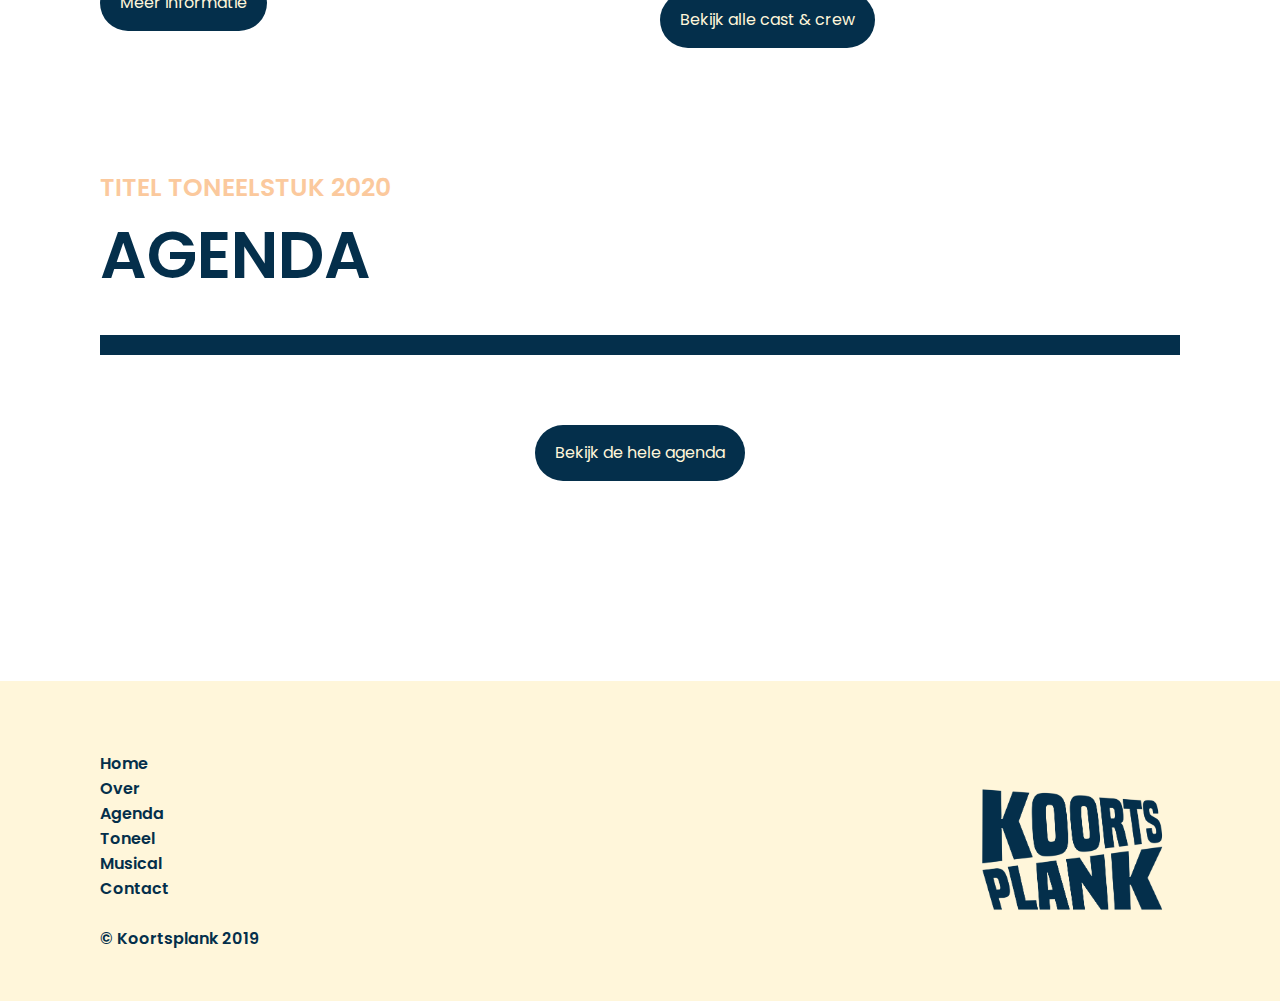
==== commit 5076c456: "Foto's" ====
--- a/index.html
+++ b/index.html
@@ -1,15 +1,25 @@
 <!DOCTYPE html>
 <html>
 <head>
+    <link rel="shortcut icon" type="image/x-icon" href="favicon.ico">
     <link rel="stylesheet" type="text/css" media="screen and (min-width: 900px)" href="stylesheet.css">
     <link rel="stylesheet" type="text/css" media="screen and (max-width: 900px)" href="mobile.css">
     <meta charset="UTF-8">
-    <title>Koortsplank</title>
+    <title>HOME | KOORTSPLANK</title>
 </head>
     
 <body>
     
-    <div class="Header Mobiel">
+    <div class="Header">
+        <div class="Links">
+            <img class="Logo" src="Logo2.png"> 
+        </div>
+        
+        <div class="Rechts">
+        </div>
+    </div>
+    
+    <div class="HeaderMobiel">
         <div class="Links">
             <img class="Logo" src="Logo2.png"> 
         </div>
@@ -51,13 +61,13 @@
             
             <div class="Cast">
                 <div class="Cast1">
-                    <img src="Pjotr.jpg">
+                    <img src="cast-crew/Pjotr.jpg">
                     <h3>Pjotr Bos</h3>
                     <h4>Regie</h4>
                 </div>
             
                 <div class="Cast1 Sam">
-                    <img src="cast-crew/Pjotr.jpg">
+                    <img src="cast-crew/Sam.jpg">
                     <h3>Sam de Zwart</h3>
                     <h4>Acteur</h4>
                 </div>
--- a/stylesheet.css
+++ b/stylesheet.css
@@ -8,7 +8,6 @@
     margin: 0; /* Space from this element (entire page) and others*/
 
 }
-
 
 @media screen and (max-width: 1100px){
    
@@ -128,6 +127,10 @@
     z-index: 1;
 }
 
+.HeaderMobiel {
+    display: none;
+}
+
 .Navigatie {
     display: none;
     padding: 10px;
--- a/mobile.css
+++ b/mobile.css
@@ -138,17 +138,20 @@
     color: #fbc99d;
 }
 
-.Header {  
+.HeaderMobiel {  
     display: ;
     width: 100%;
-    height: 50vh;
-    background-color: #042f4b;
-
-}
-
-.Mobiel {
+    background-color: #042f4b;
     height: 100vh;
     margin-bottom: 150px;
+
+}
+
+.Header {
+    display: none;
+    width: 100%;
+    height: 50vh;
+    background-color: #042f4b;
 }
 
 .Toneel {
@@ -217,7 +220,7 @@
     padding-bottom: 0;
 }
 
-@media screen and (max-width: 545px){
+@media screen and (max-width: 760px){
     .WWW {
         font-size: 45px;
     }   
@@ -269,8 +272,12 @@
     margin-bottom: 120px;
     text-align: justify;
 }
-    
-@media screen and (min-width: 545px){
+
+.InfoRechts img {
+    width: 100%;
+}
+    
+@media screen and (min-width: 760px){
     .Speellijstje{
         margin-right: 40px;
         margin-left: 40px;
@@ -299,7 +306,7 @@
         padding-right: 40px;
     }
     
-    .Mobiel {
+    .Tablet {
         display: none;
     }
     
@@ -427,3 +434,68 @@
     display: block;
     
 }
+
+.KnopMail {
+    margin: 0 auto;
+    align-self: center;
+    font-family: 'Poppins', sans-serif;
+    font-weight: 400;
+    background-color: #042f4b;
+    color: #fff6da;
+    border: none;
+    font-size: 15px;
+    border-radius: 30px;
+    padding-left: 20px;
+    padding-right: 20px;
+    padding-top: 10px;
+    padding-bottom: 10px;
+}
+
+.KnopMail:hover {
+    background-color: #fbc99d;
+    color: #042f4b;
+}
+
+.ContactFormulier {
+    padding-left: 60px;
+    padding-right: 60px;
+    color: #042f4b;
+    position: relative;
+    z-index: 0;
+}
+
+@media screen and (max-width:545px) {
+    .ContactFormulier {
+        padding-left: 20px;
+        padding-right: 20px;
+    }
+}
+
+/* Style inputs with type="text", select elements and textareas */
+input[type=text], select, textarea {
+  width: 100%; /* Full width */
+  padding: 12px; /* Some padding */ 
+  border: 2px solid #fbc99d; /* Gray border */ /* Rounded borders */
+  box-sizing: border-box; /* Make sure that padding and width stays in place */
+  margin-top: 6px; /* Add a top margin */
+  margin-bottom: 16px; /* Bottom margin */
+  resize: vertical /* Allow the user to vertically resize the textarea (not horizontally) */
+}
+
+/* Style the submit button with a specific background color etc */
+input[type=submit] {
+  background-color: #4CAF50;
+  color: white;
+  padding: 12px 20px;
+  border: none;
+  cursor: pointer;
+}
+
+.bericht {
+    height: 280px;
+}
+
+/* When moving the mouse over the submit button, add a darker green color */
+input[type=submit]:hover {
+  background-color: #45a049;
+}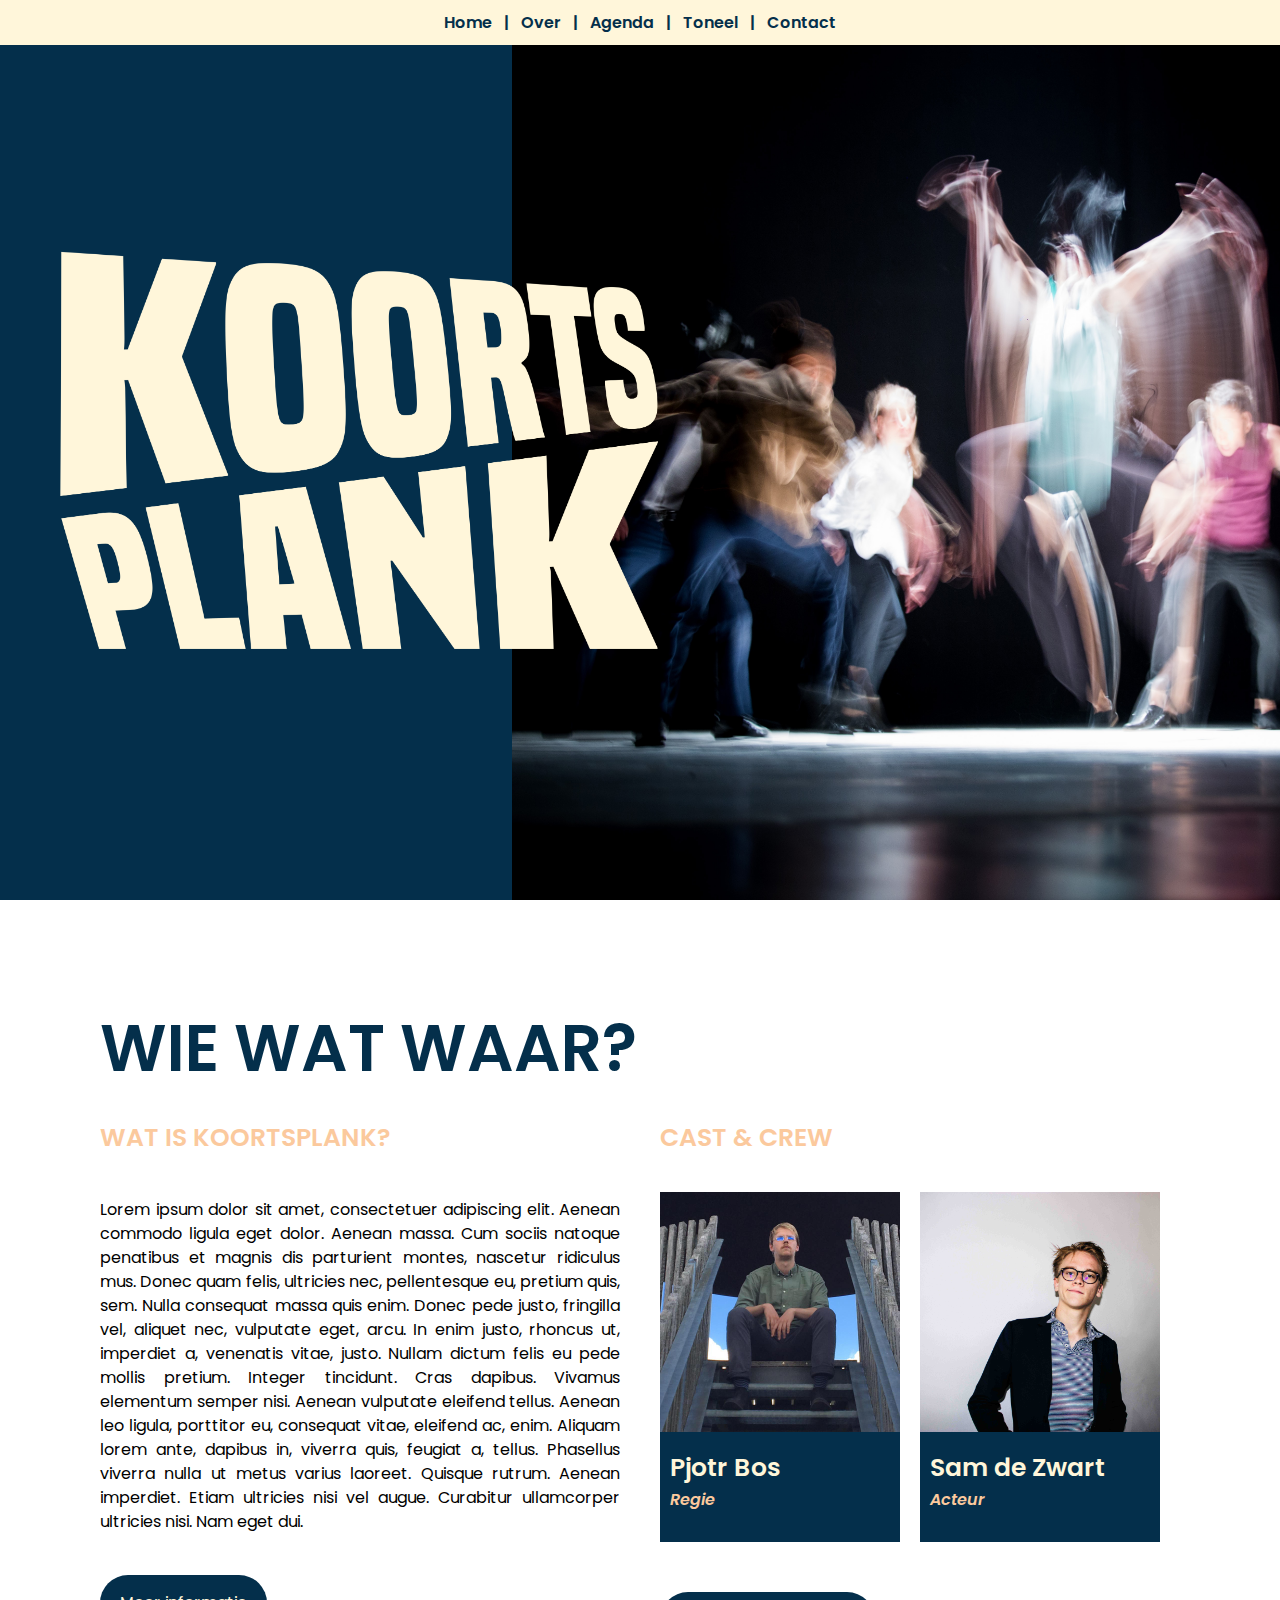
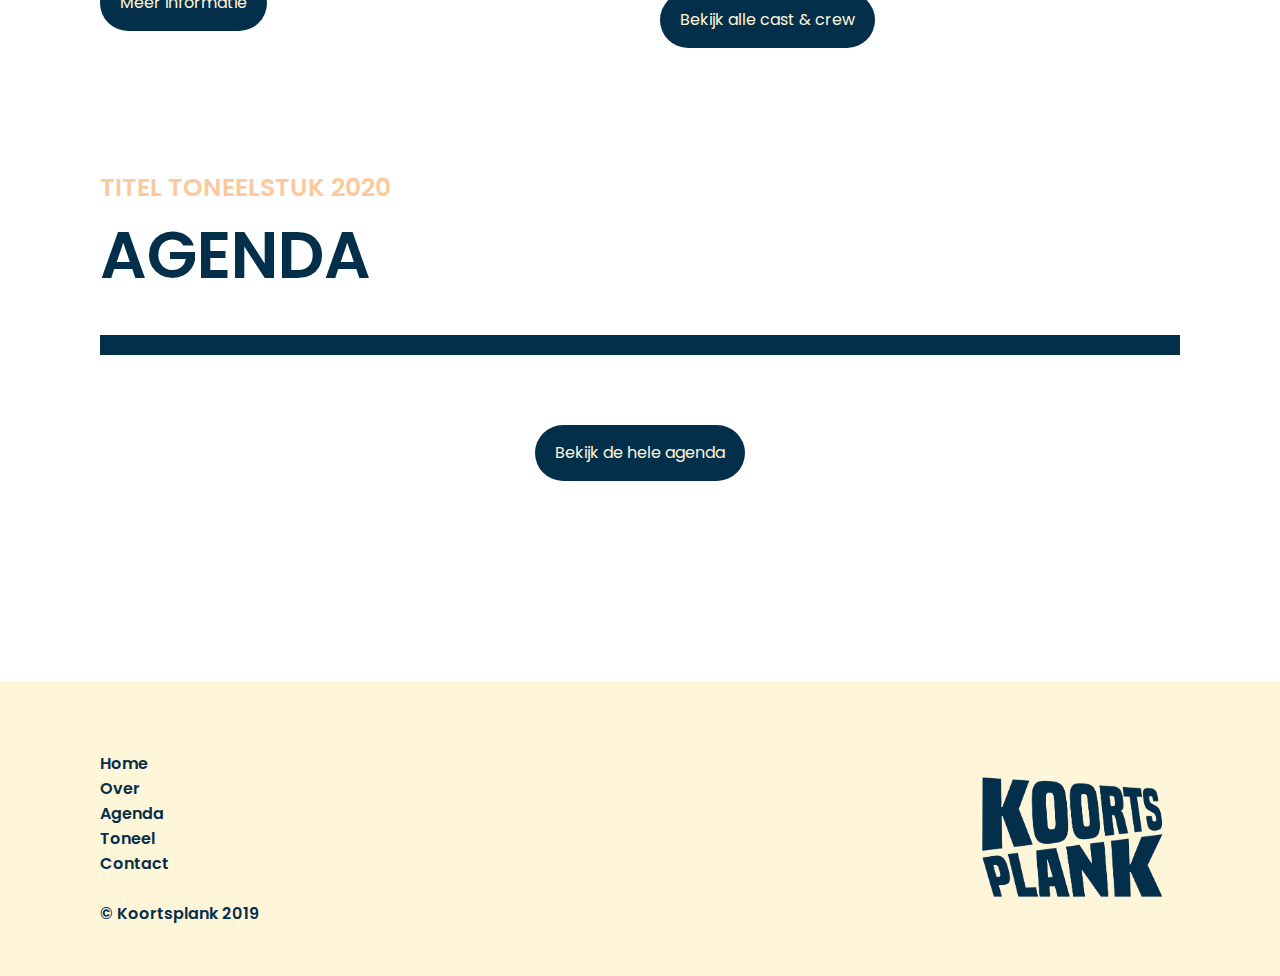
==== commit 8533e6cb: "musical eruit" ====
--- a/index.html
+++ b/index.html
@@ -33,7 +33,6 @@
         <a href="over.html">Over</a> |
         <a href="agenda.html">Agenda</a> |
         <a href="toneel.html">Toneel</a> |
-        <a href="musical.html">Musical</a> |
         <a href="contact.html">Contact</a>
     </div>
     
@@ -73,7 +72,7 @@
                 </div>
                 
             </div>
-             <a class="Knop" href="over.html">
+             <a class="Knop" href="toneel.html">
                 <div class="KnopAgendablock">
                 <p>Bekijk alle cast & crew</p>
             </div>
@@ -88,7 +87,7 @@
         <h1>AGENDA</h1>
         
         <div class="SpeelWidget">
-            <script charset="utf-8" src="https://widget.bandsintown.com/main.min.js"></script><a class="bit-widget-initializer" data-text-color="#fff6da" data-separator-color="#fff6da" data-display-logo="false" data-display-track-button="false" data-display-limit="5" data-artist-name="Sam de Zwart" data-auto-style="true" data-display-local-dates="false" data-display-past-dates="false" data-auto-style="false" data-text-color="#000000" data-link-color="#fff6da" data-background-color="rgba(0,0,0,0)" data-display-limit="15" data-display-start-time="false" data-link-text-color="#042f4b" data-display-lineup="false" data-display-play-my-city="false"></a>
+            <script charset="utf-8" src="https://widget.bandsintown.com/main.min.js"></script><a class="bit-widget-initializer" data-text-color="#fff6da" data-separator-color="#fff6da" data-display-logo="false" data-display-track-button="false" data-display-limit="3" data-artist-name="Koortsplank" data-auto-style="true" data-display-local-dates="false" data-display-past-dates="false" data-auto-style="false" data-text-color="#000000" data-link-color="#fff6da" data-background-color="rgba(0,0,0,0)" data-display-limit="15" data-display-start-time="false" data-link-text-color="#042f4b" data-display-lineup="false" data-display-play-my-city="false"></a>
             <!--<div class="tt-widget"><div class="tt-widget-fallback"><p><a href="https://www.tickettailor.com/all-tickets/koortsplank/ref/website_widget/" target="_blank">Click here to buy tickets</a><br /><small><a href="https://www.tickettailor.com?rf=wdg" class="tt-widget-powered">Sell tickets online with Ticket Tailor</a></small></p></div><script src="https://media.tickettailor.com/js/widgets/min/tt-widget.js" data-url="https://www.tickettailor.com/all-tickets/koortsplank/ref/website_widget/" data-type="inline" data-inline-minimal="true" data-inline-show-logo="false"  data-inline-bg-fill="false"></script></div>-->
         </div>
         
@@ -106,7 +105,6 @@
             <a href="over.html">Over</a><br>
             <a href="agenda.html">Agenda</a><br>
             <a href="toneel.html">Toneel</a><br>
-            <a href="musical.html">Musical</a><br>
             <a href="contact.html">Contact</a>
             <br>
             <br>
--- a/mobile.css
+++ b/mobile.css
@@ -248,6 +248,10 @@
         margin-top: 20px;
     }
     
+    .Titel {
+        margin-bottom: 60px;
+    }
+    
 }
 
 .WWW {
@@ -262,7 +266,11 @@
 .InfoLinks {
     width: 100%;
     float: left;
-    text-align: justify;
+    text-align: ;
+}
+
+.InfoLinks img {
+    width: 100%;
 }
 
 .InfoRechts {
@@ -270,7 +278,7 @@
     width: 100%;
     float: left;
     margin-bottom: 120px;
-    text-align: justify;
+    text-align: ;
 }
 
 .InfoRechts img {
@@ -286,6 +294,7 @@
     .Titel {
         margin-right: 40px;
         margin-left: 40px;
+        margin-bottom: 70px;
     }
     
     .CastTitel {
@@ -343,6 +352,7 @@
 
 .Cast1 h3 {
     padding-left: 10px;
+    padding-right: 10px;
     margin-bottom: 0;
     margin-top: 10px;
 }
@@ -449,9 +459,32 @@
     padding-right: 20px;
     padding-top: 10px;
     padding-bottom: 10px;
+    cursor: pointer;
 }
 
 .KnopMail:hover {
+    background-color: #fbc99d;
+    color: #042f4b;
+}
+
+.KnopKnop {
+    margin: 0 auto;
+    align-self: center;
+    font-family: 'Poppins', sans-serif;
+    font-weight: 400;
+    background-color: #042f4b;
+    color: #fff6da;
+    border: none;
+    font-size: 15px;
+    border-radius: 30px;
+    padding-left: 20px;
+    padding-right: 20px;
+    padding-top: 10px;
+    padding-bottom: 10px;
+    cursor: pointer;
+}
+
+.KnopKnop:hover {
     background-color: #fbc99d;
     color: #042f4b;
 }
